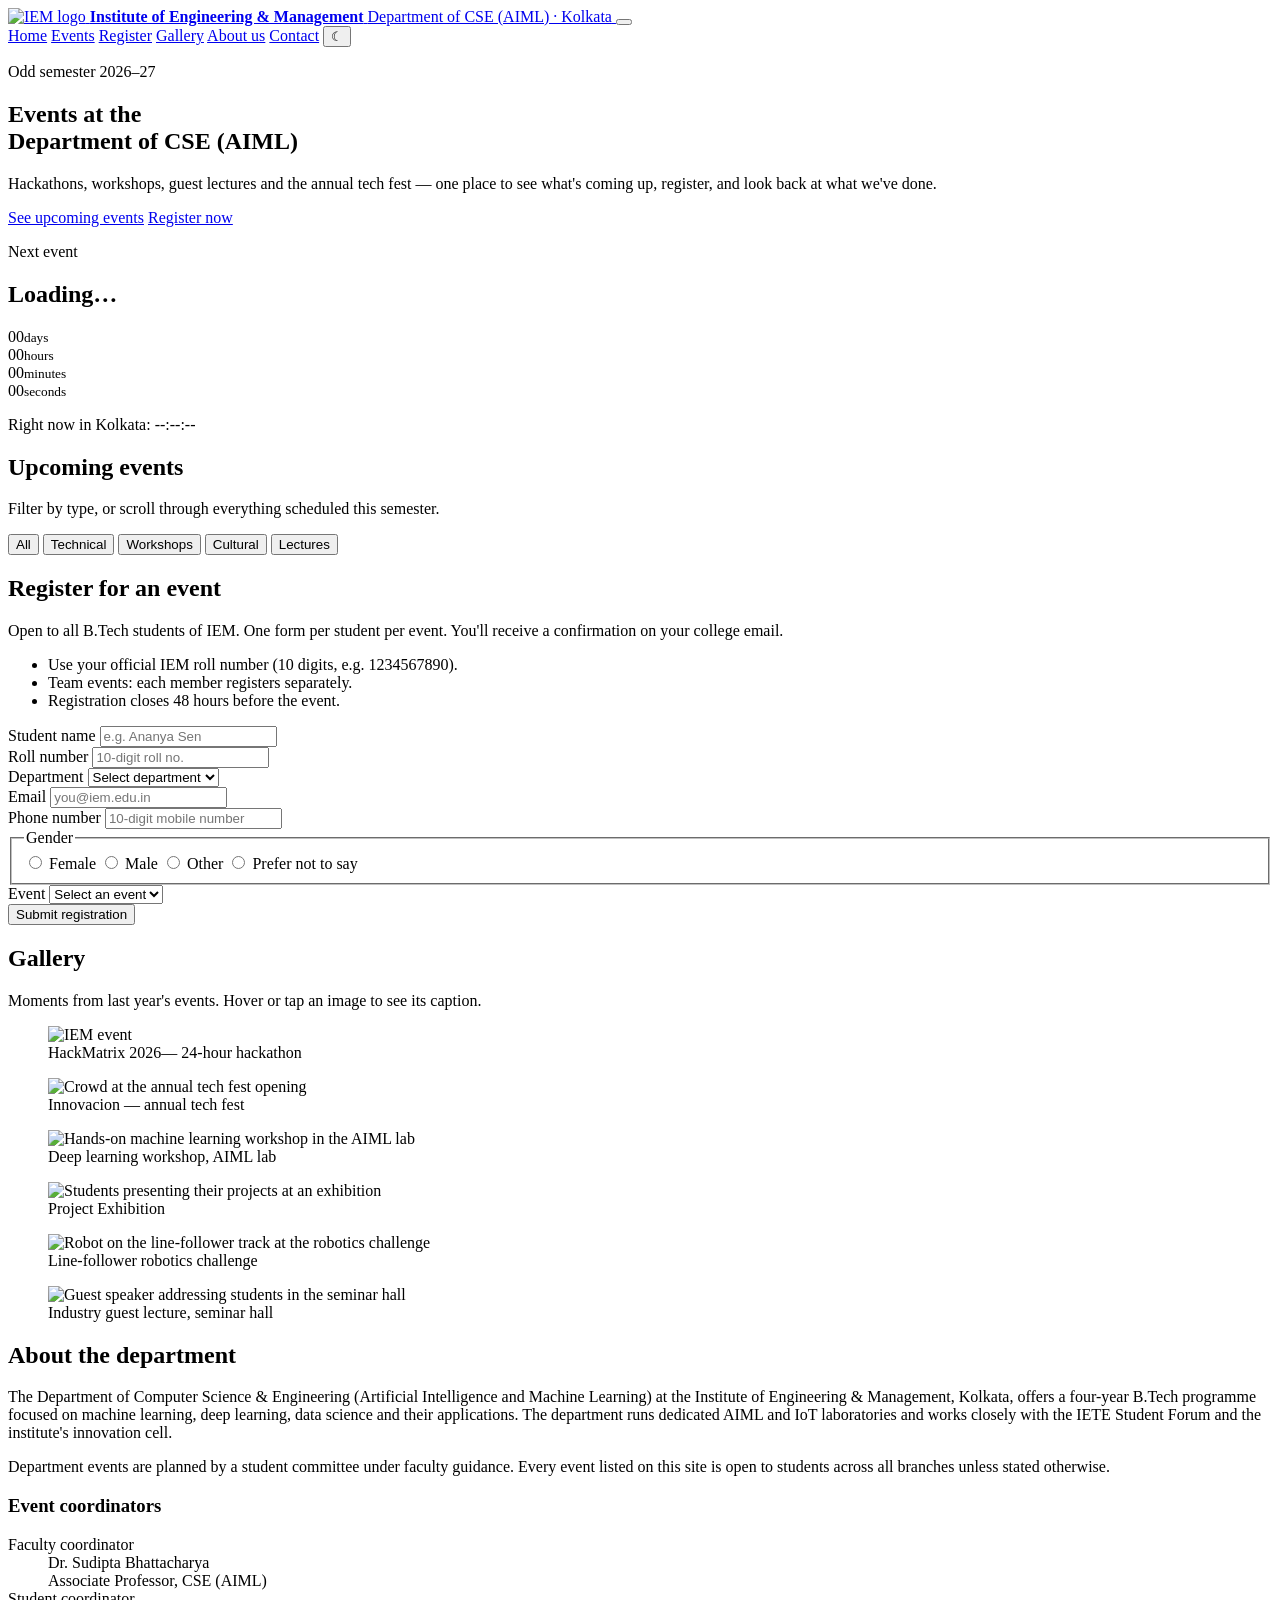
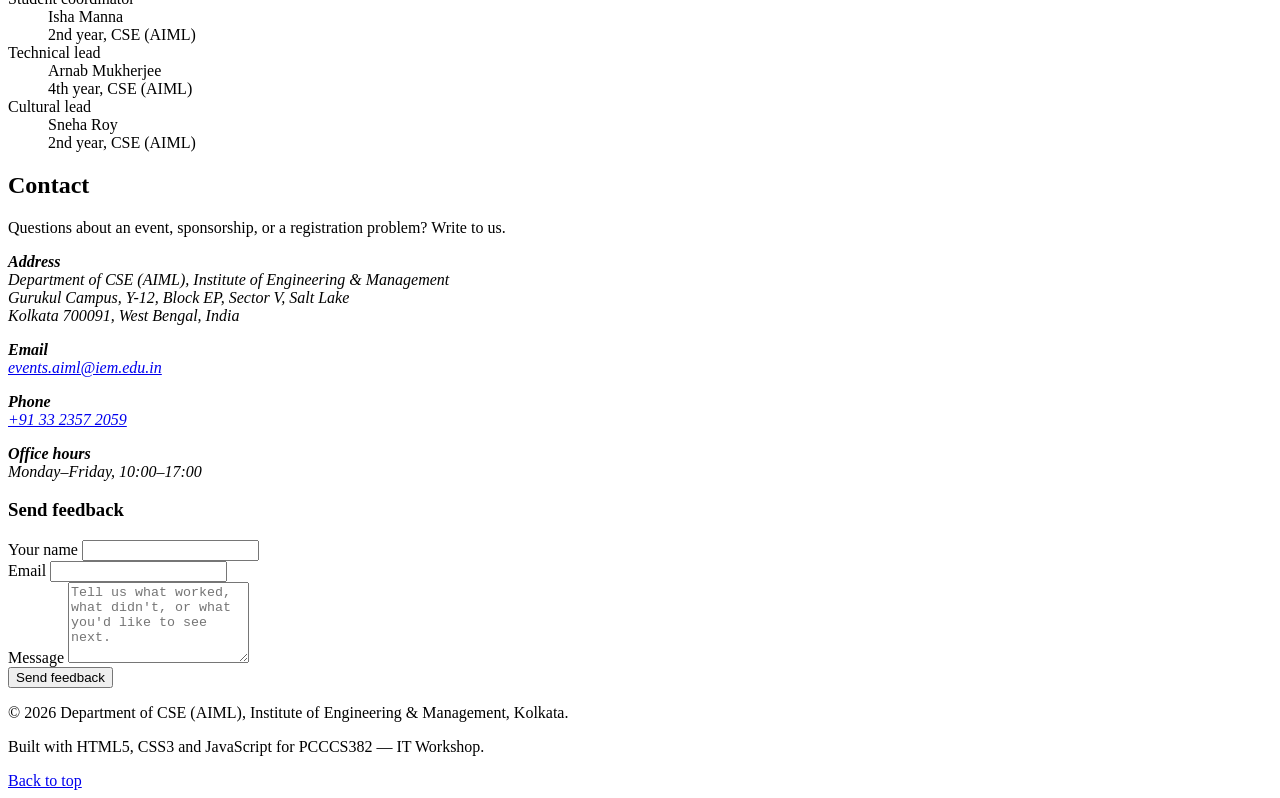
==== index.html @ be82d3df "Add files via upload" ====
<!DOCTYPE html>
<html lang="en">
<head>
  <meta charset="UTF-8">
  <meta name="viewport" content="width=device-width, initial-scale=1.0">
  <title>IEM Events — Department of CSE (AIML), Institute of Engineering &amp; Management, Kolkata</title>
  <meta name="description" content="Upcoming events, registration, gallery and contact for the Department of CSE (AIML), IEM Kolkata.">
  <link rel="icon" href="images/logo.png">
  <link rel="preconnect" href="https://fonts.googleapis.com">
  <link href="https://fonts.googleapis.com/css2?family=Fraunces:opsz,wght@9..144,500;9..144,700&family=Manrope:wght@400;500;700&display=swap" rel="stylesheet">
  <link rel="stylesheet" href="css/style.css">
</head>
<body>

  <!-- ===================== HEADER / NAVIGATION ===================== -->
  <header class="site-header" id="top">
    <div class="wrap header-inner">
      <a href="#top" class="brand">
        <img src="images/logo.png" alt="IEM logo" class="brand-logo">
        <span class="brand-text">
          <strong>Institute of Engineering &amp; Management</strong>
          <span>Department of CSE (AIML) · Kolkata</span>
        </span>
      </a>

      <button class="nav-toggle" id="navToggle" aria-label="Open menu" aria-expanded="false" aria-controls="siteNav">
        <span></span><span></span><span></span>
      </button>

      <nav class="site-nav" id="siteNav">
        <a href="#home">Home</a>
        <a href="#events">Events</a>
        <a href="#register">Register</a>
        <a href="#gallery">Gallery</a>
        <a href="#about">About us</a>
        <a href="#contact">Contact</a>
        <button class="theme-toggle" id="themeToggle" aria-label="Switch to dark mode" title="Toggle dark / light mode">
          <span class="theme-icon" aria-hidden="true">☾</span>
        </button>
      </nav>
    </div>
  </header>

  <main>

    <!-- ===================== HOME / HERO ===================== -->
    <section class="hero" id="home">
      <div class="wrap hero-grid">
        <div class="hero-copy">
          <p class="hero-kicker">Odd semester 2026–27</p>
          <h1>Events at the<br>Department of CSE (AIML)</h1>
          <p class="hero-lead">
            Hackathons, workshops, guest lectures and the annual tech fest — one place
            to see what's coming up, register, and look back at what we've done.
          </p>
          <div class="hero-actions">
            <a href="#events" class="btn btn-primary">See upcoming events</a>
            <a href="#register" class="btn btn-ghost">Register now</a>
          </div>
        </div>

        <!-- JS feature 1: live countdown to the next event -->
        <aside class="countdown-card" aria-live="polite">
          <p class="countdown-label">Next event</p>
          <h2 class="countdown-title" id="cdTitle">Loading…</h2>
          <p class="countdown-meta" id="cdMeta"></p>
          <div class="countdown" id="countdown">
            <div><span id="cdDays">00</span><small>days</small></div>
            <div><span id="cdHours">00</span><small>hours</small></div>
            <div><span id="cdMins">00</span><small>minutes</small></div>
            <div><span id="cdSecs">00</span><small>seconds</small></div>
          </div>
          <!-- JS feature 2: digital clock -->
          <p class="clock">Right now in Kolkata: <time id="clock">--:--:--</time></p>
        </aside>
      </div>
    </section>

    <!-- ===================== EVENTS ===================== -->
    <section class="section" id="events">
      <div class="wrap">
        <div class="section-head">
          <h2>Upcoming events</h2>
          <p>Filter by type, or scroll through everything scheduled this semester.</p>
        </div>

        <!-- JS feature 3: dynamic event filtering -->
        <div class="filters" id="eventFilters" role="group" aria-label="Filter events by category">
          <button class="chip is-active" data-filter="all">All</button>
          <button class="chip" data-filter="technical">Technical</button>
          <button class="chip" data-filter="workshop">Workshops</button>
          <button class="chip" data-filter="cultural">Cultural</button>
          <button class="chip" data-filter="lecture">Lectures</button>
        </div>

        <ol class="event-list" id="eventList">
          <!-- Rendered by js/script.js from the EVENTS array -->
        </ol>
        <p class="empty-note" id="eventEmpty" hidden>No events in this category yet. Check back soon.</p>
      </div>
    </section>

    <!-- ===================== REGISTRATION ===================== -->
    <section class="section section-tinted" id="register">
      <div class="wrap form-grid">
        <div class="section-head">
          <h2>Register for an event</h2>
          <p>
            Open to all B.Tech students of IEM. One form per student per event.
            You'll receive a confirmation on your college email.
          </p>
          <ul class="form-notes">
            <li>Use your official IEM roll number (10 digits, e.g. 1234567890).</li>
            <li>Team events: each member registers separately.</li>
            <li>Registration closes 48 hours before the event.</li>
          </ul>
        </div>

        <!-- JS feature 4: form validation -->
        <form class="form" id="regForm" novalidate>
          <div class="field">
            <label for="studentName">Student name</label>
            <input type="text" id="studentName" name="studentName" placeholder="e.g. Ananya Sen" autocomplete="name">
            <small class="error" id="err-studentName"></small>
          </div>

          <div class="field-row">
            <div class="field">
              <label for="rollNo">Roll number</label>
              <input type="text" id="rollNo" name="rollNo" inputmode="numeric" placeholder="10-digit roll no.">
              <small class="error" id="err-rollNo"></small>
            </div>
            <div class="field">
              <label for="department">Department</label>
              <select id="department" name="department">
                <option value="">Select department</option>
                <option>CSE (AIML)</option>
                <option>CSE</option>
                <option>CSBS</option>
                <option>IT</option>
                <option>ECE</option>
                <option>EE</option>
                <option>ME</option>
                <option>CE</option>
              </select>
              <small class="error" id="err-department"></small>
            </div>
          </div>

          <div class="field-row">
            <div class="field">
              <label for="email">Email</label>
              <input type="email" id="email" name="email" placeholder="you@iem.edu.in" autocomplete="email">
              <small class="error" id="err-email"></small>
            </div>
            <div class="field">
              <label for="phone">Phone number</label>
              <input type="tel" id="phone" name="phone" inputmode="tel" placeholder="10-digit mobile number" autocomplete="tel">
              <small class="error" id="err-phone"></small>
            </div>
          </div>

          <fieldset class="field">
            <legend>Gender</legend>
            <div class="radio-row" id="genderGroup">
              <label><input type="radio" name="gender" value="Female"> Female</label>
              <label><input type="radio" name="gender" value="Male"> Male</label>
              <label><input type="radio" name="gender" value="Other"> Other</label>
              <label><input type="radio" name="gender" value="Prefer not to say"> Prefer not to say</label>
            </div>
            <small class="error" id="err-gender"></small>
          </fieldset>

          <div class="field">
            <label for="eventSelect">Event</label>
            <select id="eventSelect" name="eventSelect">
              <option value="">Select an event</option>
              <!-- Options filled by js/script.js -->
            </select>
            <small class="error" id="err-eventSelect"></small>
          </div>

          <button type="submit" class="btn btn-primary">Submit registration</button>
          <p class="form-status" id="regStatus" role="status" aria-live="polite"></p>
        </form>
      </div>
    </section>

    <!-- ===================== GALLERY ===================== -->
    <section class="section" id="gallery">
      <div class="wrap">
        <div class="section-head">
          <h2>Gallery</h2>
          <p>Moments from last year's events. Hover or tap an image to see its caption.</p>
        </div>

        <div class="gallery">
          <figure class="gallery-item">
            <img src="images/iem-event.jpg" alt="IEM event" loading="lazy">
            <figcaption>HackMatrix 2026— 24-hour hackathon</figcaption>
          </figure>
          <figure class="gallery-item">
            <img src="images/iem-event1.jpg" alt="Crowd at the annual tech fest opening" loading="lazy">
            <figcaption>Innovacion — annual tech fest</figcaption>
          </figure>
          <figure class="gallery-item">
            <img src="images/iem-event2.jpg" alt="Hands-on machine learning workshop in the AIML lab" loading="lazy">
            <figcaption>Deep learning workshop, AIML lab</figcaption>
          </figure>
          <figure class="gallery-item">
            <img src="images/iem-event3.jpg" alt="Students presenting their projects at an exhibition" loading="lazy">
            <figcaption>Project Exhibition</figcaption>
          </figure>
          <figure class="gallery-item">
            <img src="images/iem-event4.jpg" alt="Robot on the line-follower track at the robotics challenge" loading="lazy">
            <figcaption>Line-follower robotics challenge</figcaption>
          </figure>
          <figure class="gallery-item">
            <img src="images/event6.jpg" alt="Guest speaker addressing students in the seminar hall" loading="lazy">
            <figcaption>Industry guest lecture, seminar hall</figcaption>
          </figure>
        </div>
      </div>
    </section>

    <!-- ===================== ABOUT US ===================== -->
    <section class="section section-tinted" id="about">
      <div class="wrap about-grid">
        <div>
          <div class="section-head">
            <h2>About the department</h2>
          </div>
          <p>
            The Department of Computer Science &amp; Engineering (Artificial Intelligence and
            Machine Learning) at the Institute of Engineering &amp; Management, Kolkata, offers a
            four-year B.Tech programme focused on machine learning, deep learning, data science
            and their applications. The department runs dedicated AIML and IoT laboratories
            and works closely with the IETE Student Forum and the institute's innovation cell.
          </p>
          <p>
            Department events are planned by a student committee under faculty guidance.
            Every event listed on this site is open to students across all branches unless
            stated otherwise.
          </p>
        </div>

        <div class="coordinators">
          <h3>Event coordinators</h3>
          <dl class="coord-list">
            <div>
              <dt>Faculty coordinator</dt>
              <dd>Dr. Sudipta Bhattacharya<br><span>Associate Professor, CSE (AIML)</span></dd>
            </div>
            <div>
              <dt>Student coordinator</dt>
              <dd>Isha Manna<br><span>2nd year, CSE (AIML)</span></dd>
            </div>
            <div>
              <dt>Technical lead</dt>
              <dd>Arnab Mukherjee<br><span>4th year, CSE (AIML)</span></dd>
            </div>
            <div>
              <dt>Cultural lead</dt>
              <dd>Sneha Roy<br><span>2nd year, CSE (AIML)</span></dd>
            </div>
          </dl>
        </div>
      </div>
    </section>

    <!-- ===================== CONTACT ===================== -->
    <section class="section" id="contact">
      <div class="wrap contact-grid">
        <div>
          <div class="section-head">
            <h2>Contact</h2>
            <p>Questions about an event, sponsorship, or a registration problem? Write to us.</p>
          </div>
          <address class="contact-details">
            <p><strong>Address</strong><br>
              Department of CSE (AIML), Institute of Engineering &amp; Management<br>
              Gurukul Campus, Y-12, Block EP, Sector V, Salt Lake<br>
              Kolkata 700091, West Bengal, India</p>
            <p><strong>Email</strong><br><a href="mailto:events.aiml@iem.edu.in">events.aiml@iem.edu.in</a></p>
            <p><strong>Phone</strong><br><a href="tel:+913323572059">+91 33 2357 2059</a></p>
            <p><strong>Office hours</strong><br>Monday–Friday, 10:00–17:00</p>
          </address>
        </div>

        <form class="form" id="feedbackForm" novalidate>
          <h3>Send feedback</h3>
          <div class="field">
            <label for="fbName">Your name</label>
            <input type="text" id="fbName" name="fbName">
            <small class="error" id="err-fbName"></small>
          </div>
          <div class="field">
            <label for="fbEmail">Email</label>
            <input type="email" id="fbEmail" name="fbEmail">
            <small class="error" id="err-fbEmail"></small>
          </div>
          <div class="field">
            <label for="fbMessage">Message</label>
            <textarea id="fbMessage" name="fbMessage" rows="5" placeholder="Tell us what worked, what didn't, or what you'd like to see next."></textarea>
            <small class="error" id="err-fbMessage"></small>
          </div>
          <button type="submit" class="btn btn-primary">Send feedback</button>
          <p class="form-status" id="fbStatus" role="status" aria-live="polite"></p>
        </form>
      </div>
    </section>

  </main>

  <footer class="site-footer">
    <div class="wrap footer-inner">
      <p>© 2026 Department of CSE (AIML), Institute of Engineering &amp; Management, Kolkata.</p>
      <p>Built with HTML5, CSS3 and JavaScript for PCCCS382 — IT Workshop.</p>
      <a href="#top" class="back-top">Back to top</a>
    </div>
  </footer>

  <script src="js/script.js"></script>
</body>
</html>
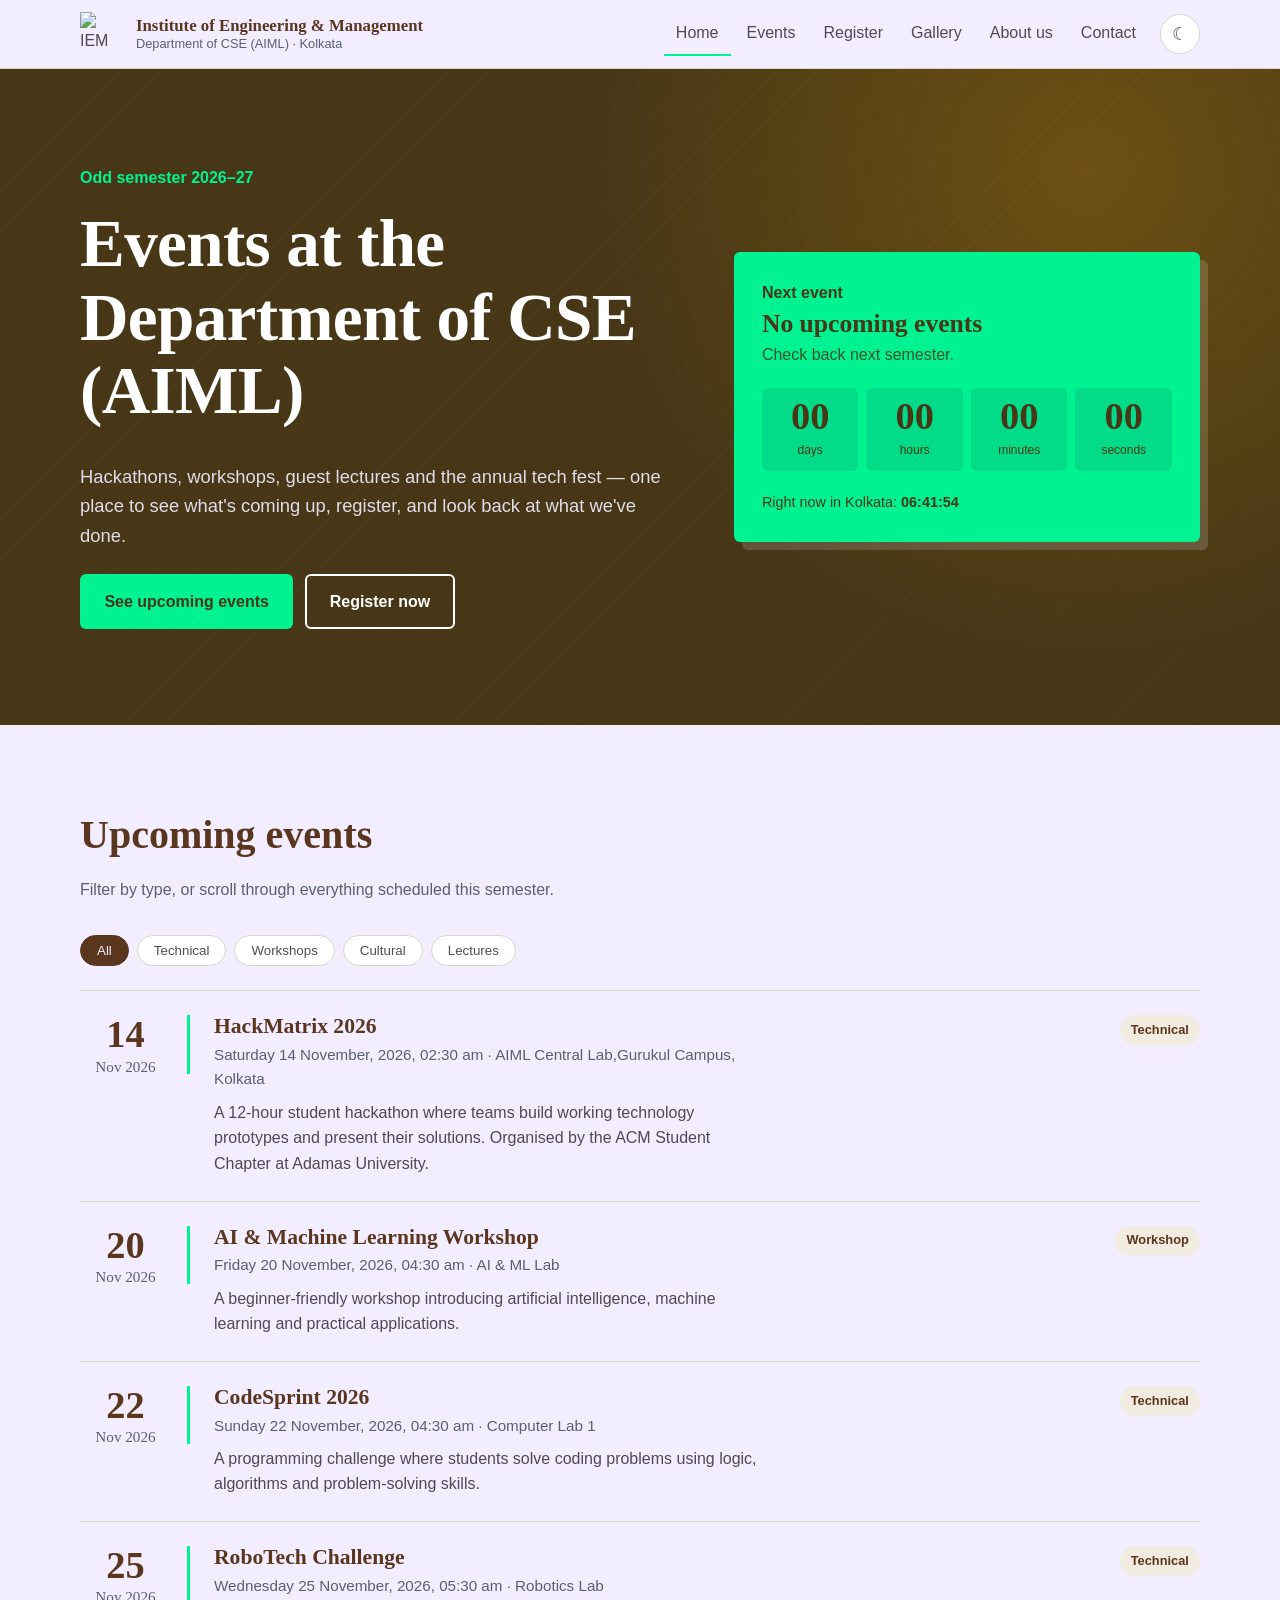
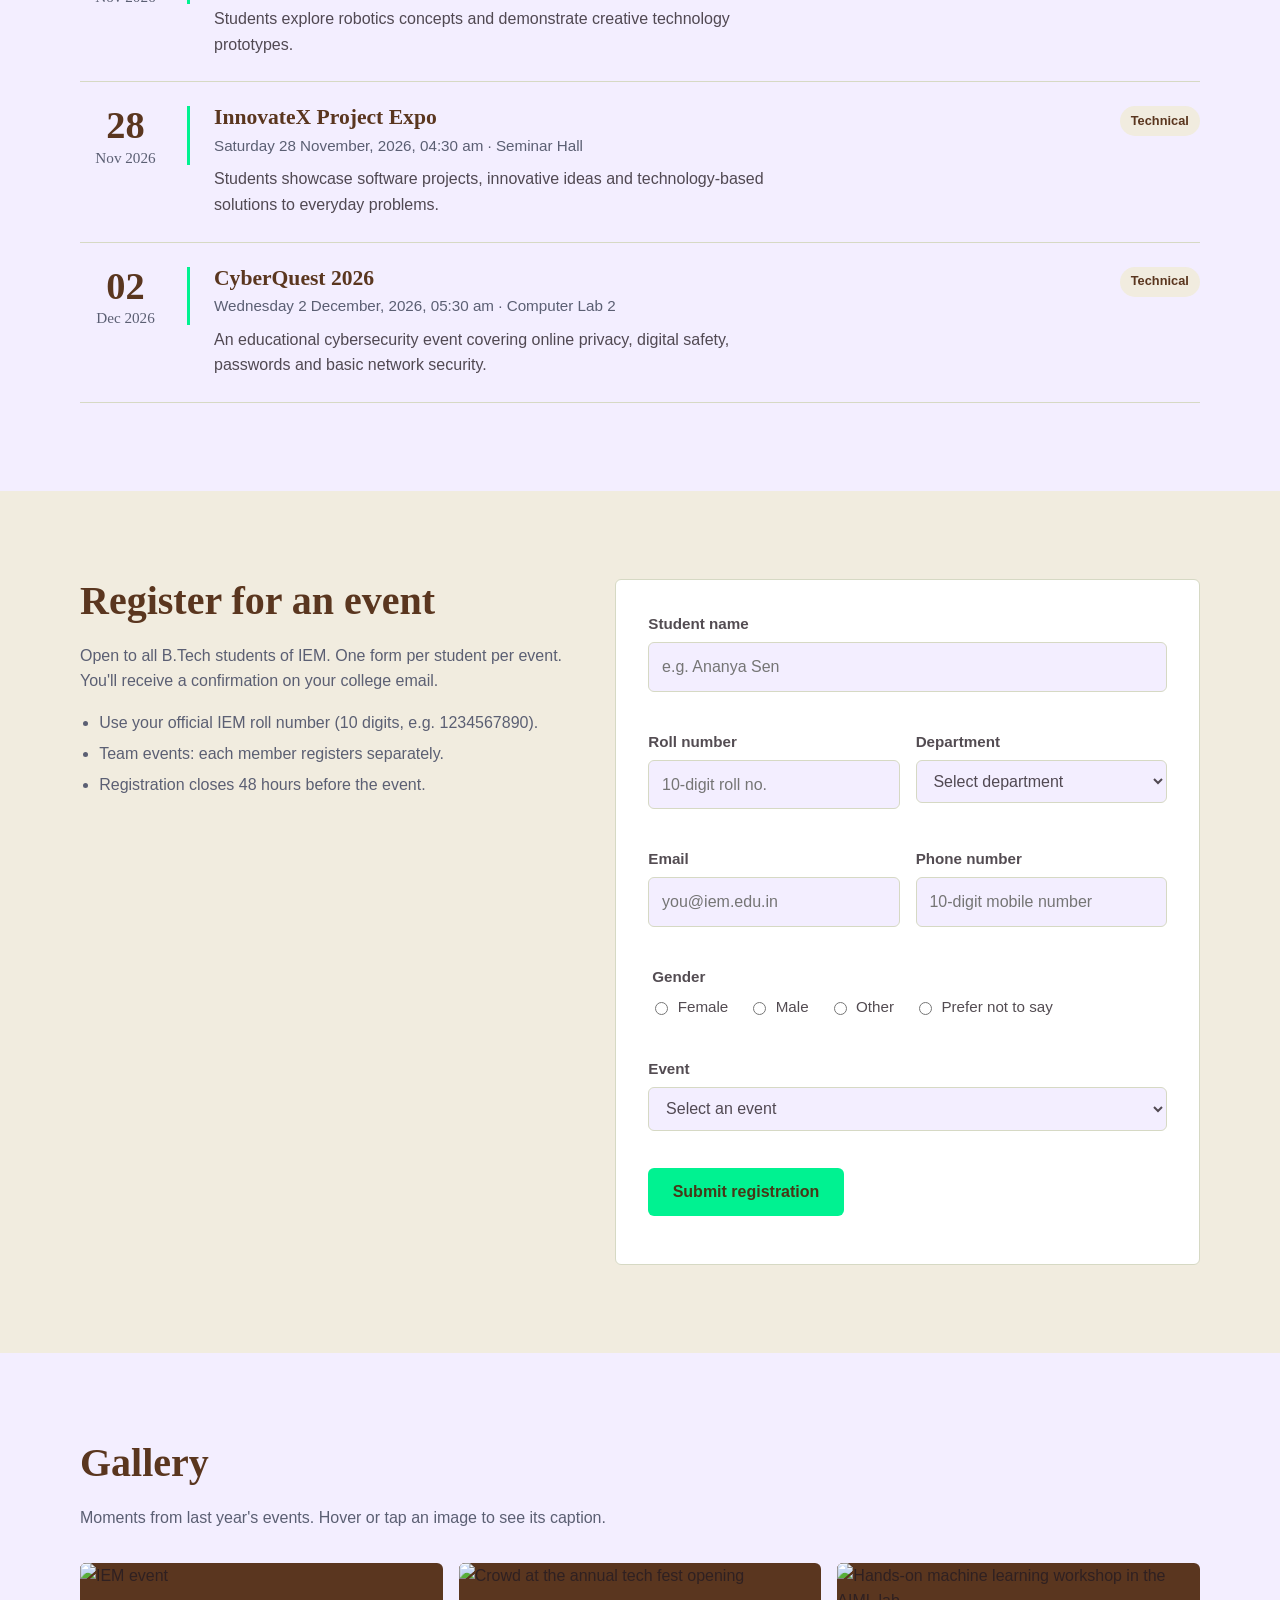
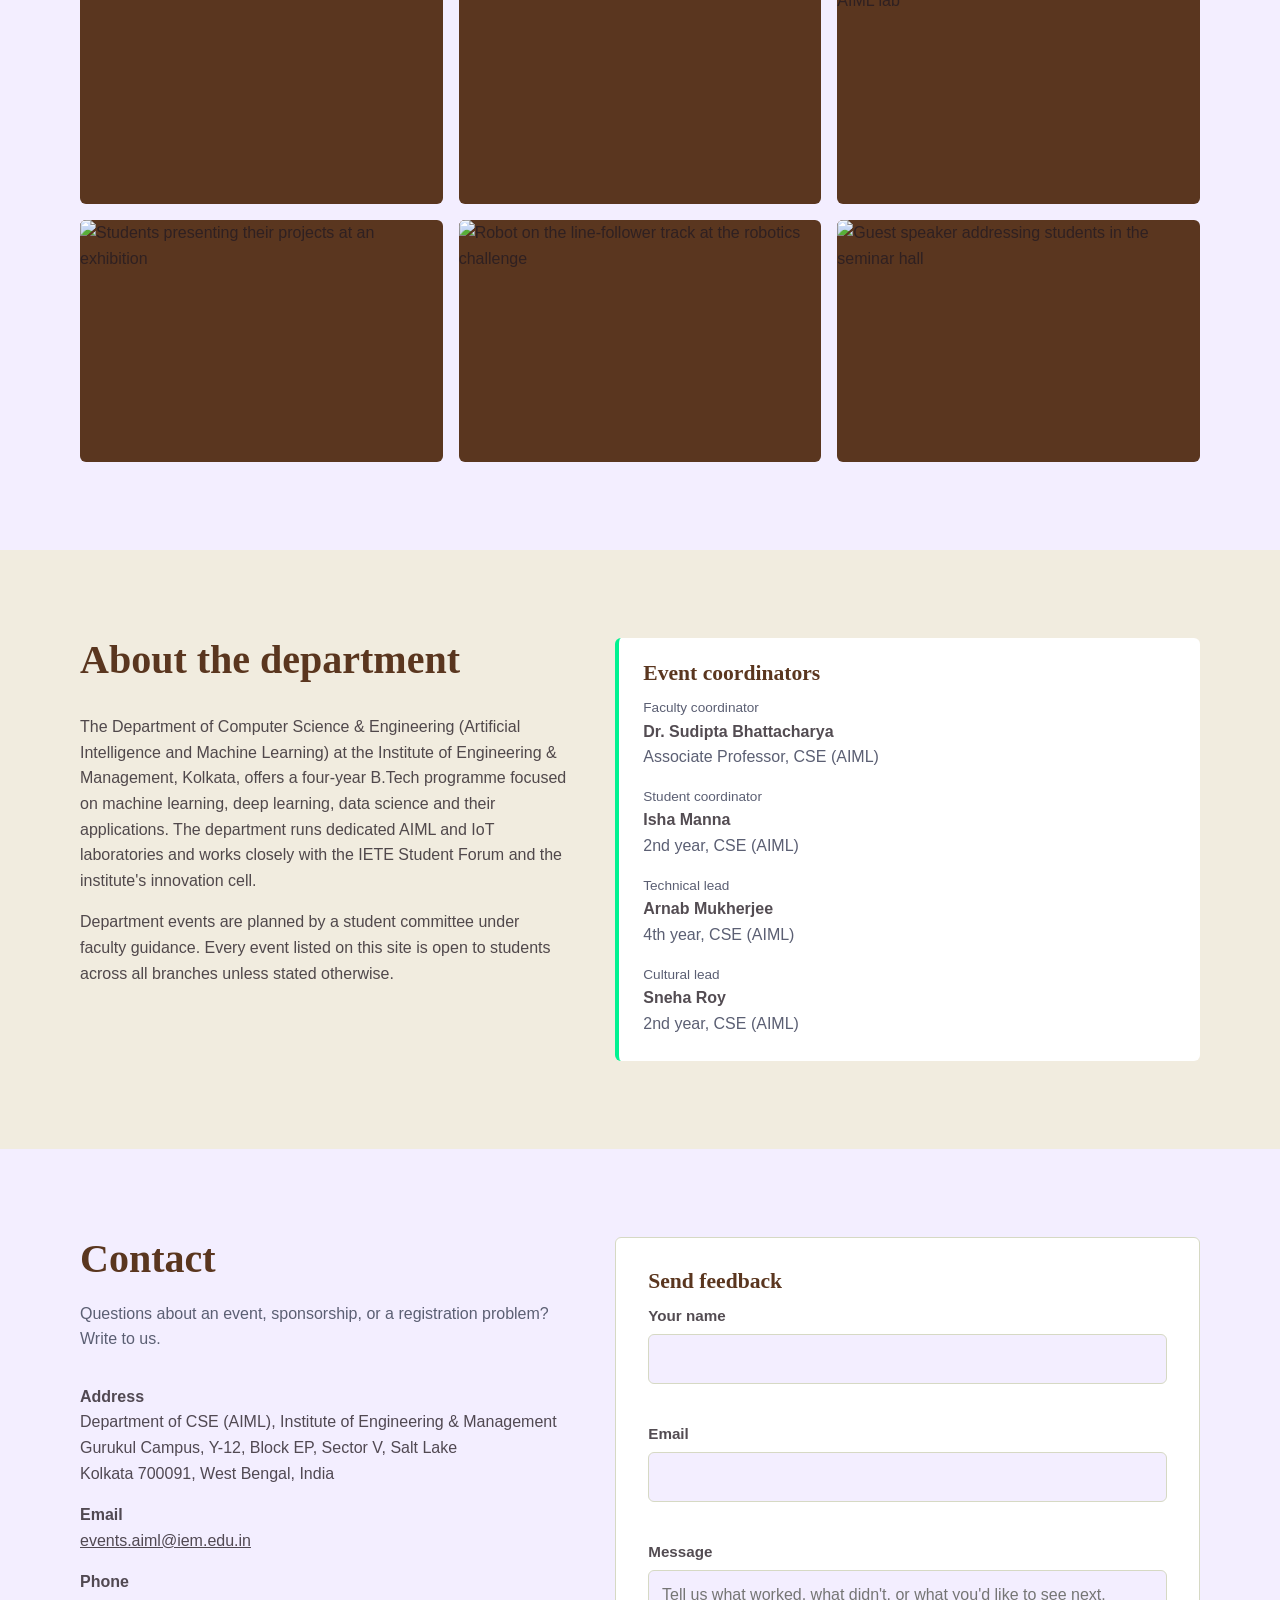
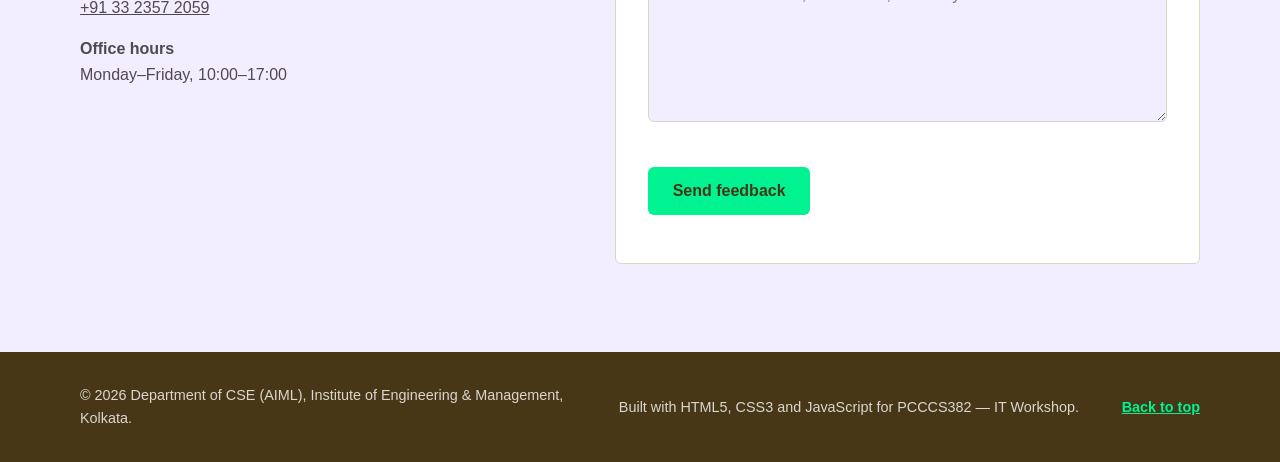
==== commit 60e21ecf: "Update index.html" ====
--- a/index.html
+++ b/index.html
@@ -8,7 +8,8 @@
   <link rel="icon" href="images/logo.png">
   <link rel="preconnect" href="https://fonts.googleapis.com">
   <link href="https://fonts.googleapis.com/css2?family=Fraunces:opsz,wght@9..144,500;9..144,700&family=Manrope:wght@400;500;700&display=swap" rel="stylesheet">
-  <link rel="stylesheet" href="css/style.css">
+  <link rel="stylesheet" href="style.css">
+  <script src="script.js"defer></script>
 </head>
 <body>
 
--- a/style.css
+++ b/style.css
@@ -0,0 +1,430 @@
+/* =====================================================================
+   IEM Events — Department of CSE (AIML)
+   Palette: Bengal Indigo & Marigold
+   ===================================================================== */
+
+/* ---------- Design tokens ---------- */
+:root {
+  --indigo: #5a361f;
+  --indigo-deep: #473717;
+  --marigold: #00f291;
+  --marigold-soft: #ffe08a;
+  --paper:#F3EEFF;
+  --ink: #241b22c8;
+  --ink-muted: #5b5f73;
+  --line: #d6d9c4;
+  --surface: #ffffff;
+  --tint: #f1ecdf;
+  --error: #b3261e;
+  --success: #1c6b3a;
+
+  --font-display: "Fraunces", Georgia, "Times New Roman", serif;
+  --font-body: "Manrope", "Segoe UI", Roboto, Helvetica, Arial, sans-serif;
+
+  --radius: 6px;
+  --wrap: 1120px;
+  --gutter: clamp(1rem, 4vw, 2.5rem);
+}
+
+/* Dark mode: indigo becomes the paper, marigold stays the accent */
+body.dark {
+  --paper: #1b102b;
+  --ink: #ebf3e4;
+  --ink-muted: #b7b9c9;
+  --line: #2c3460;
+  --surface: #18403a;
+  --tint: #151a38;
+  --indigo: #e9e4f3;      /* headings flip to light */
+  --indigo-deep: #200b1a;
+}
+
+/* ---------- Base ---------- */
+*,
+*::before,
+*::after { box-sizing: border-box; }
+
+html { scroll-behavior: smooth; }
+
+@media (prefers-reduced-motion: reduce) {
+  html { scroll-behavior: auto; }
+  *, *::before, *::after { transition: none !important; animation: none !important; }
+}
+
+body {
+  margin: 0;
+  font-family: var(--font-body);
+  font-size: 1rem;
+  line-height: 1.6;
+  color: var(--ink);
+  background: var(--paper);
+  transition: background-color .3s, color .3s;
+}
+
+img { max-width: 100%; display: block; }
+a { color: inherit; }
+h1, h2, h3 {
+  font-family: var(--font-display);
+  color: var(--indigo);
+  line-height: 1.1;
+  margin: 0 0 .5em;
+  font-weight: 700;
+}
+h1 { font-size: clamp(2.4rem, 6vw, 4.2rem); letter-spacing: -.01em; }
+h2 { font-size: clamp(1.8rem, 3.5vw, 2.5rem); }
+h3 { font-size: 1.35rem; }
+p { margin: 0 0 1em; max-width: 62ch; }
+
+:focus-visible {
+  outline: 3px solid var(--marigold);
+  outline-offset: 2px;
+}
+
+.wrap {
+  width: min(var(--wrap), 100% - 2 * var(--gutter));
+  margin-inline: auto;
+}
+
+.section { padding: clamp(3rem, 7vw, 5.5rem) 0; }
+.section-tinted { background: var(--tint); }
+.section-head { margin-bottom: 2rem; }
+.section-head p { color: var(--ink-muted); }
+
+/* ---------- Buttons ---------- */
+.btn {
+  display: inline-block;
+  padding: .8rem 1.4rem;
+  border-radius: var(--radius);
+  font-weight: 700;
+  text-decoration: none;
+  border: 2px solid transparent;
+  cursor: pointer;
+  font-family: inherit;
+  font-size: 1rem;
+  transition: transform .15s, background-color .2s, color .2s;
+}
+.btn:active { transform: translateY(1px); }
+.btn-primary { background: var(--marigold); color: var(--indigo-deep); }
+.btn-primary:hover { background: var(--marigold-soft); }
+.btn-ghost { border-color: currentColor; color: var(--indigo); background: transparent; }
+.btn-ghost:hover { background: rgba(31, 42, 90, .08); }
+body.dark .btn-ghost:hover { background: rgba(255, 255, 255, .08); }
+
+/* ---------- Header / nav ---------- */
+.site-header {
+  position: sticky;
+  top: 0;
+  z-index: 50;
+  background: var(--paper);
+  border-bottom: 1px solid var(--line);
+}
+.header-inner {
+  display: flex;
+  align-items: center;
+  justify-content: space-between;
+  gap: 1rem;
+  padding: .75rem 0;
+}
+.brand {
+  display: flex;
+  align-items: center;
+  gap: .75rem;
+  text-decoration: none;
+  min-width: 0;
+}
+.brand-logo { width: 44px; height: 44px; flex: none; }
+.brand-text { display: flex; flex-direction: column; line-height: 1.2; }
+.brand-text strong { font-family: var(--font-display); font-size: 1.05rem; color: var(--indigo); }
+.brand-text span { font-size: .8rem; color: var(--ink-muted); }
+
+.site-nav { display: flex; align-items: center; gap: .25rem; }
+.site-nav a {
+  padding: .5rem .75rem;
+  text-decoration: none;
+  font-weight: 500;
+  border-bottom: 2px solid transparent;
+  border-radius: var(--radius) var(--radius) 0 0;
+}
+.site-nav a:hover,
+.site-nav a.is-current { border-bottom-color: var(--marigold); }
+
+.theme-toggle {
+  margin-left: .5rem;
+  width: 40px; height: 40px;
+  border-radius: 50%;
+  border: 1px solid var(--line);
+  background: var(--surface);
+  color: var(--ink);
+  cursor: pointer;
+  font-size: 1.15rem;
+  line-height: 1;
+}
+
+.nav-toggle {
+  display: none;
+  width: 44px; height: 44px;
+  border: 1px solid var(--line);
+  background: var(--surface);
+  border-radius: var(--radius);
+  cursor: pointer;
+  flex-direction: column;
+  justify-content: center;
+  gap: 5px;
+  padding: 0 10px;
+}
+.nav-toggle span { display: block; height: 2px; background: var(--ink); }
+
+/* ---------- Hero ---------- */
+.hero {
+  background: var(--indigo-deep);
+  color: var(--paper);
+  padding: clamp(3rem, 8vw, 6rem) 0;
+  background-image:
+    radial-gradient(circle at 85% 15%, rgba(242, 169, 0, .22), transparent 40%),
+    repeating-linear-gradient(135deg, transparent 0 28px, rgba(255, 255, 255, .025) 28px 29px);
+}
+body.dark .hero { color: #f3efe4; }
+.hero h1 { color: #fff; }
+.hero-grid {
+  display: grid;
+  grid-template-columns: 1.3fr 1fr;
+  gap: 3rem;
+  align-items: center;
+}
+.hero-kicker { color: var(--marigold); font-weight: 700; margin-bottom: 1rem; }
+.hero-lead { font-size: 1.15rem; opacity: .9; }
+.hero-actions { display: flex; flex-wrap: wrap; gap: .75rem; margin-top: 1.5rem; }
+.hero .btn-ghost { color: #fff; }
+.hero .btn-ghost:hover { background: rgba(255, 255, 255, .1); }
+
+/* Countdown card — the one loud element on the page */
+.countdown-card {
+  background: var(--marigold);
+  color: var(--indigo-deep);
+  padding: 1.75rem;
+  border-radius: var(--radius);
+  box-shadow: 8px 8px 0 rgba(255, 255, 255, .15);
+}
+.countdown-label { font-weight: 700; margin: 0 0 .25rem; }
+.countdown-title { color: var(--indigo-deep); font-size: 1.6rem; margin-bottom: .25rem; }
+.countdown-meta { margin-bottom: 1.25rem; opacity: .85; }
+.countdown {
+  display: grid;
+  grid-template-columns: repeat(4, 1fr);
+  gap: .5rem;
+  text-align: center;
+}
+.countdown div {
+  background: rgba(19, 25, 58, .1);
+  border-radius: var(--radius);
+  padding: .6rem .25rem;
+}
+.countdown span {
+  display: block;
+  font-family: var(--font-display);
+  font-size: clamp(1.6rem, 4vw, 2.4rem);
+  font-weight: 700;
+  font-variant-numeric: tabular-nums;
+  line-height: 1;
+}
+.countdown small { font-size: .75rem; }
+.clock { margin: 1.25rem 0 0; font-size: .9rem; }
+.clock time { font-weight: 700; font-variant-numeric: tabular-nums; }
+
+/* ---------- Events ---------- */
+.filters { display: flex; flex-wrap: wrap; gap: .5rem; margin-bottom: 1.5rem; }
+.chip {
+  padding: .45rem 1rem;
+  border-radius: 999px;
+  border: 1px solid var(--line);
+  background: var(--surface);
+  color: var(--ink);
+  font-family: inherit;
+  font-weight: 500;
+  cursor: pointer;
+}
+.chip.is-active { background: var(--indigo); color: var(--paper); border-color: var(--indigo); }
+body.dark .chip.is-active { background: var(--marigold); color: var(--indigo-deep); border-color: var(--marigold); }
+
+.event-list { list-style: none; margin: 0; padding: 0; border-top: 1px solid var(--line); }
+.event {
+  display: grid;
+  grid-template-columns: 110px 1fr auto;
+  gap: 1.5rem;
+  align-items: start;
+  padding: 1.5rem 0;
+  border-bottom: 1px solid var(--line);
+}
+.event-date {
+  text-align: center;
+  font-family: var(--font-display);
+  line-height: 1;
+  border-right: 3px solid var(--marigold);
+  padding-right: 1rem;
+}
+.event-date .day { font-size: 2.4rem; font-weight: 700; color: var(--indigo); display: block; }
+.event-date .month { font-size: .95rem; color: var(--ink-muted); display: block; margin-top: .3rem; }
+.event-body h3 { margin-bottom: .25rem; }
+.event-venue { color: var(--ink-muted); font-size: .95rem; margin-bottom: .5rem; }
+.event-desc { margin: 0; }
+.event-tag {
+  align-self: start;
+  font-size: .8rem;
+  font-weight: 700;
+  padding: .3rem .7rem;
+  border-radius: 999px;
+  background: var(--tint);
+  color: var(--indigo);
+  white-space: nowrap;
+}
+body.dark .event-tag { background: var(--surface); }
+.event.is-hidden { display: none; }
+.empty-note { color: var(--ink-muted); padding: 2rem 0; }
+
+/* ---------- Forms ---------- */
+.form-grid,
+.contact-grid,
+.about-grid {
+  display: grid;
+  grid-template-columns: 1fr 1.2fr;
+  gap: 3rem;
+  align-items: start;
+}
+.form-notes { padding-left: 1.2rem; color: var(--ink-muted); }
+.form-notes li { margin-bottom: .35rem; }
+
+.form {
+  background: var(--surface);
+  border: 1px solid var(--line);
+  border-radius: var(--radius);
+  padding: clamp(1.25rem, 3vw, 2rem);
+}
+.field { margin-bottom: 1.1rem; border: 0; padding: 0; min-width: 0; }
+.field-row { display: grid; grid-template-columns: 1fr 1fr; gap: 1rem; }
+label, legend { display: block; font-weight: 700; margin-bottom: .35rem; font-size: .95rem; }
+input[type="text"],
+input[type="email"],
+input[type="tel"],
+select,
+textarea {
+  width: 100%;
+  padding: .7rem .8rem;
+  border: 1px solid var(--line);
+  border-radius: var(--radius);
+  background: var(--paper);
+  color: var(--ink);
+  font: inherit;
+}
+textarea { resize: vertical; }
+input.is-invalid, select.is-invalid, textarea.is-invalid { border-color: var(--error); }
+.radio-row { display: flex; flex-wrap: wrap; gap: .5rem 1.25rem; }
+.radio-row label { font-weight: 400; display: inline-flex; align-items: center; gap: .4rem; margin: 0; }
+.error { display: block; color: var(--error); font-size: .85rem; min-height: 1.2em; margin-top: .25rem; }
+.form-status { margin-top: 1rem; font-weight: 700; }
+.form-status.ok { color: var(--success); }
+.form-status.bad { color: var(--error); }
+body.dark .form-status.ok { color: #7dd39a; }
+body.dark .error, body.dark .form-status.bad { color: #ff8a80; }
+
+/* ---------- Gallery ---------- */
+.gallery {
+  display: grid;
+  grid-template-columns: repeat(3, 1fr);
+  gap: 1rem;
+}
+.gallery-item {
+  margin: 0;
+  position: relative;
+  overflow: hidden;
+  border-radius: var(--radius);
+  aspect-ratio: 3 / 2;
+  background: var(--indigo);
+}
+.gallery-item img {
+  width: 100%; height: 100%;
+  object-fit: cover;
+  transition: transform .5s ease, filter .5s ease;
+}
+.gallery-item figcaption {
+  position: absolute;
+  inset: auto 0 0 0;
+  padding: 1rem;
+  color: #fff;
+  background: linear-gradient(to top, rgba(19, 25, 58, .92), transparent);
+  transform: translateY(100%);
+  transition: transform .35s ease;
+  font-weight: 500;
+}
+.gallery-item:hover img,
+.gallery-item:focus-within img { transform: scale(1.06); filter: saturate(1.15); }
+.gallery-item:hover figcaption,
+.gallery-item:focus-within figcaption { transform: translateY(0); }
+/* Touch devices have no hover — always show captions */
+@media (hover: none) {
+  .gallery-item figcaption { transform: none; }
+}
+
+/* ---------- About ---------- */
+.coordinators {
+  background: var(--surface);
+  border-left: 4px solid var(--marigold);
+  padding: 1.5rem;
+  border-radius: var(--radius);
+}
+.coord-list { margin: 0; display: grid; gap: 1rem; }
+.coord-list dt { font-size: .85rem; color: var(--ink-muted); }
+.coord-list dd { margin: 0; font-weight: 700; }
+.coord-list dd span { font-weight: 400; color: var(--ink-muted); }
+
+/* ---------- Contact ---------- */
+.contact-details { font-style: normal; }
+.contact-details p { margin-bottom: 1rem; }
+
+/* ---------- Footer ---------- */
+.site-footer {
+  background: var(--indigo-deep);
+  color: rgba(255, 255, 255, .8);
+  padding: 2rem 0;
+  font-size: .9rem;
+}
+.footer-inner { display: flex; flex-wrap: wrap; gap: 1rem; justify-content: space-between; align-items: center; }
+.footer-inner p { margin: 0; }
+.back-top { color: var(--marigold); font-weight: 700; }
+
+/* =====================================================================
+   Responsive
+   ===================================================================== */
+
+/* Tablet */
+@media (max-width: 900px) {
+  .hero-grid,
+  .form-grid,
+  .contact-grid,
+  .about-grid { grid-template-columns: 1fr; gap: 2rem; }
+  .gallery { grid-template-columns: repeat(2, 1fr); }
+  .brand-text span { display: none; }
+}
+
+/* Mobile */
+@media (max-width: 680px) {
+  .nav-toggle { display: flex; }
+  .site-nav {
+    display: none;
+    position: absolute;
+    top: 100%; left: 0; right: 0;
+    flex-direction: column;
+    align-items: stretch;
+    background: var(--paper);
+    border-bottom: 1px solid var(--line);
+    padding: .5rem var(--gutter) 1rem;
+  }
+  .site-nav.is-open { display: flex; }
+  .site-nav a { padding: .75rem 0; border-bottom: 1px solid var(--line); border-radius: 0; }
+  .theme-toggle { margin: .75rem 0 0; align-self: flex-start; }
+
+  .event { grid-template-columns: 80px 1fr; }
+  .event-tag { grid-column: 2; justify-self: start; }
+  .event-date .day { font-size: 1.9rem; }
+  .field-row { grid-template-columns: 1fr; gap: 0; }
+  .gallery { grid-template-columns: 1fr; }
+  .countdown-card { box-shadow: none; }
+}
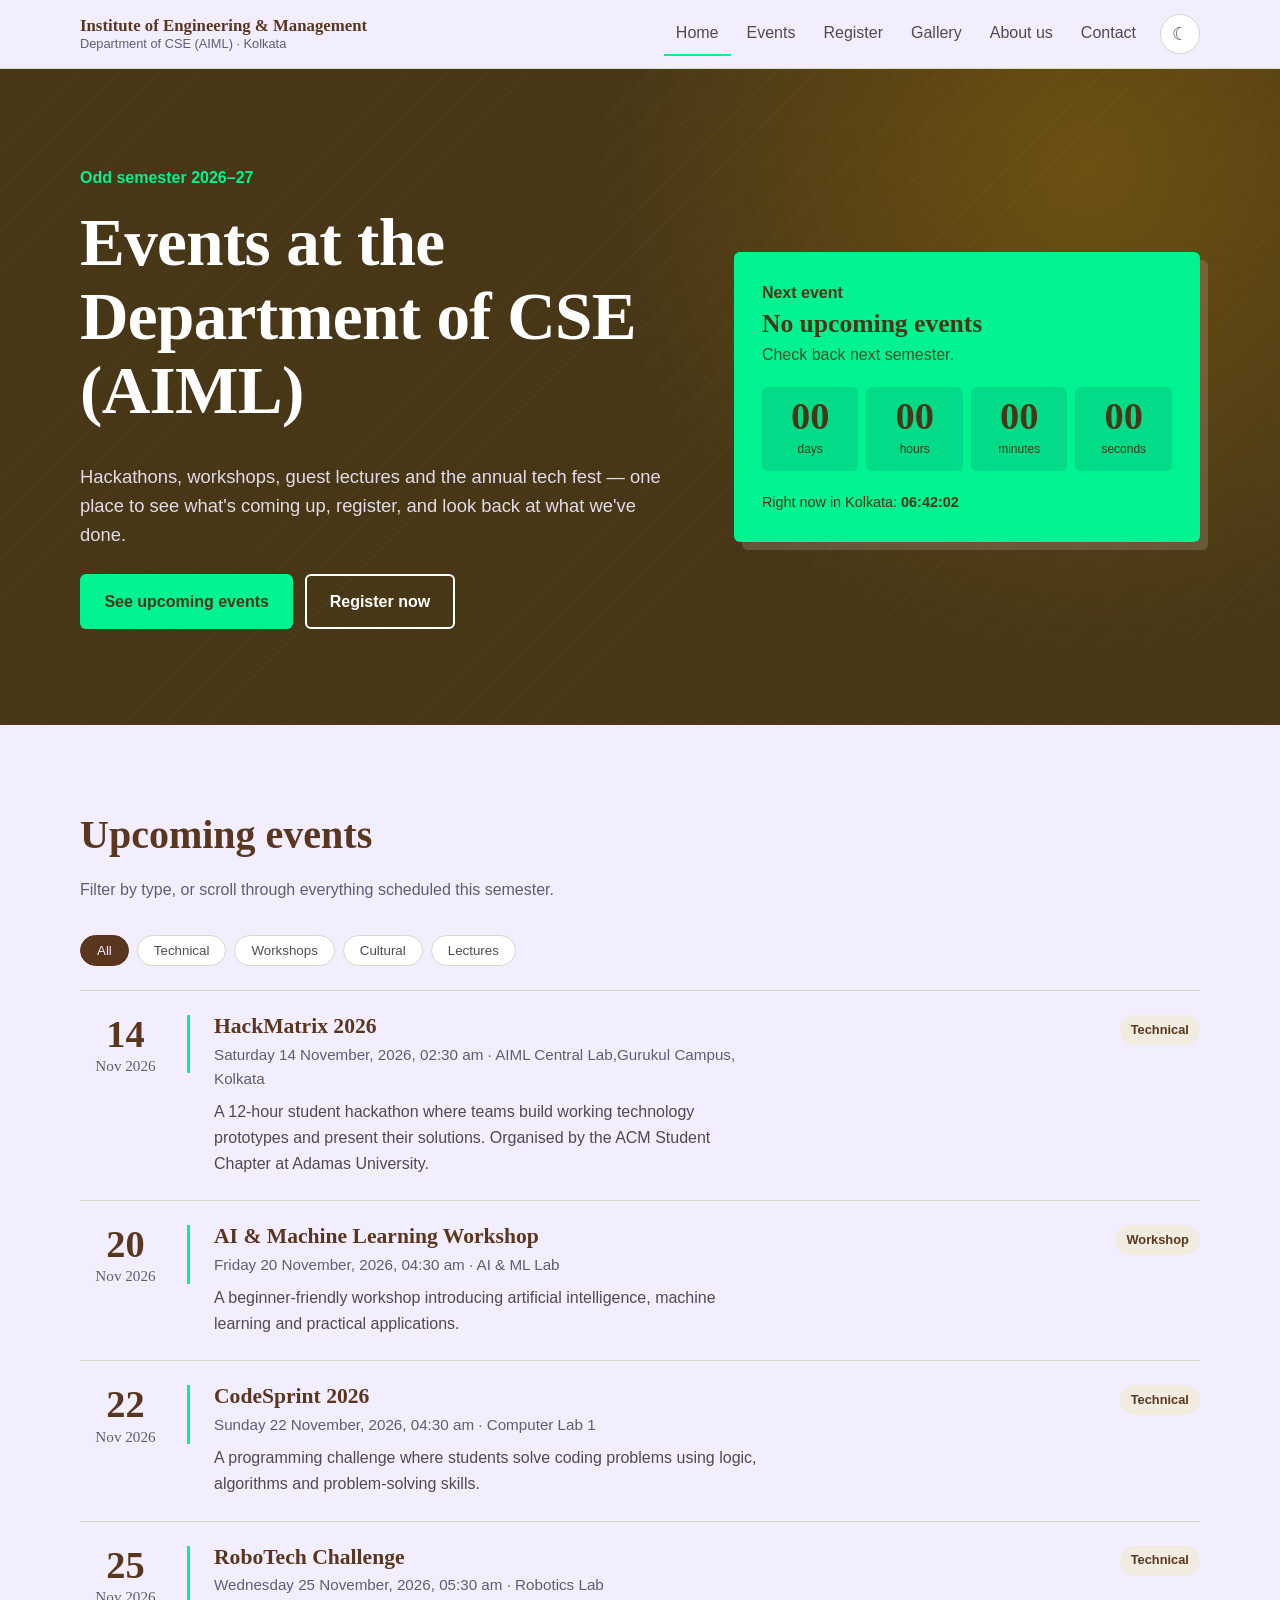
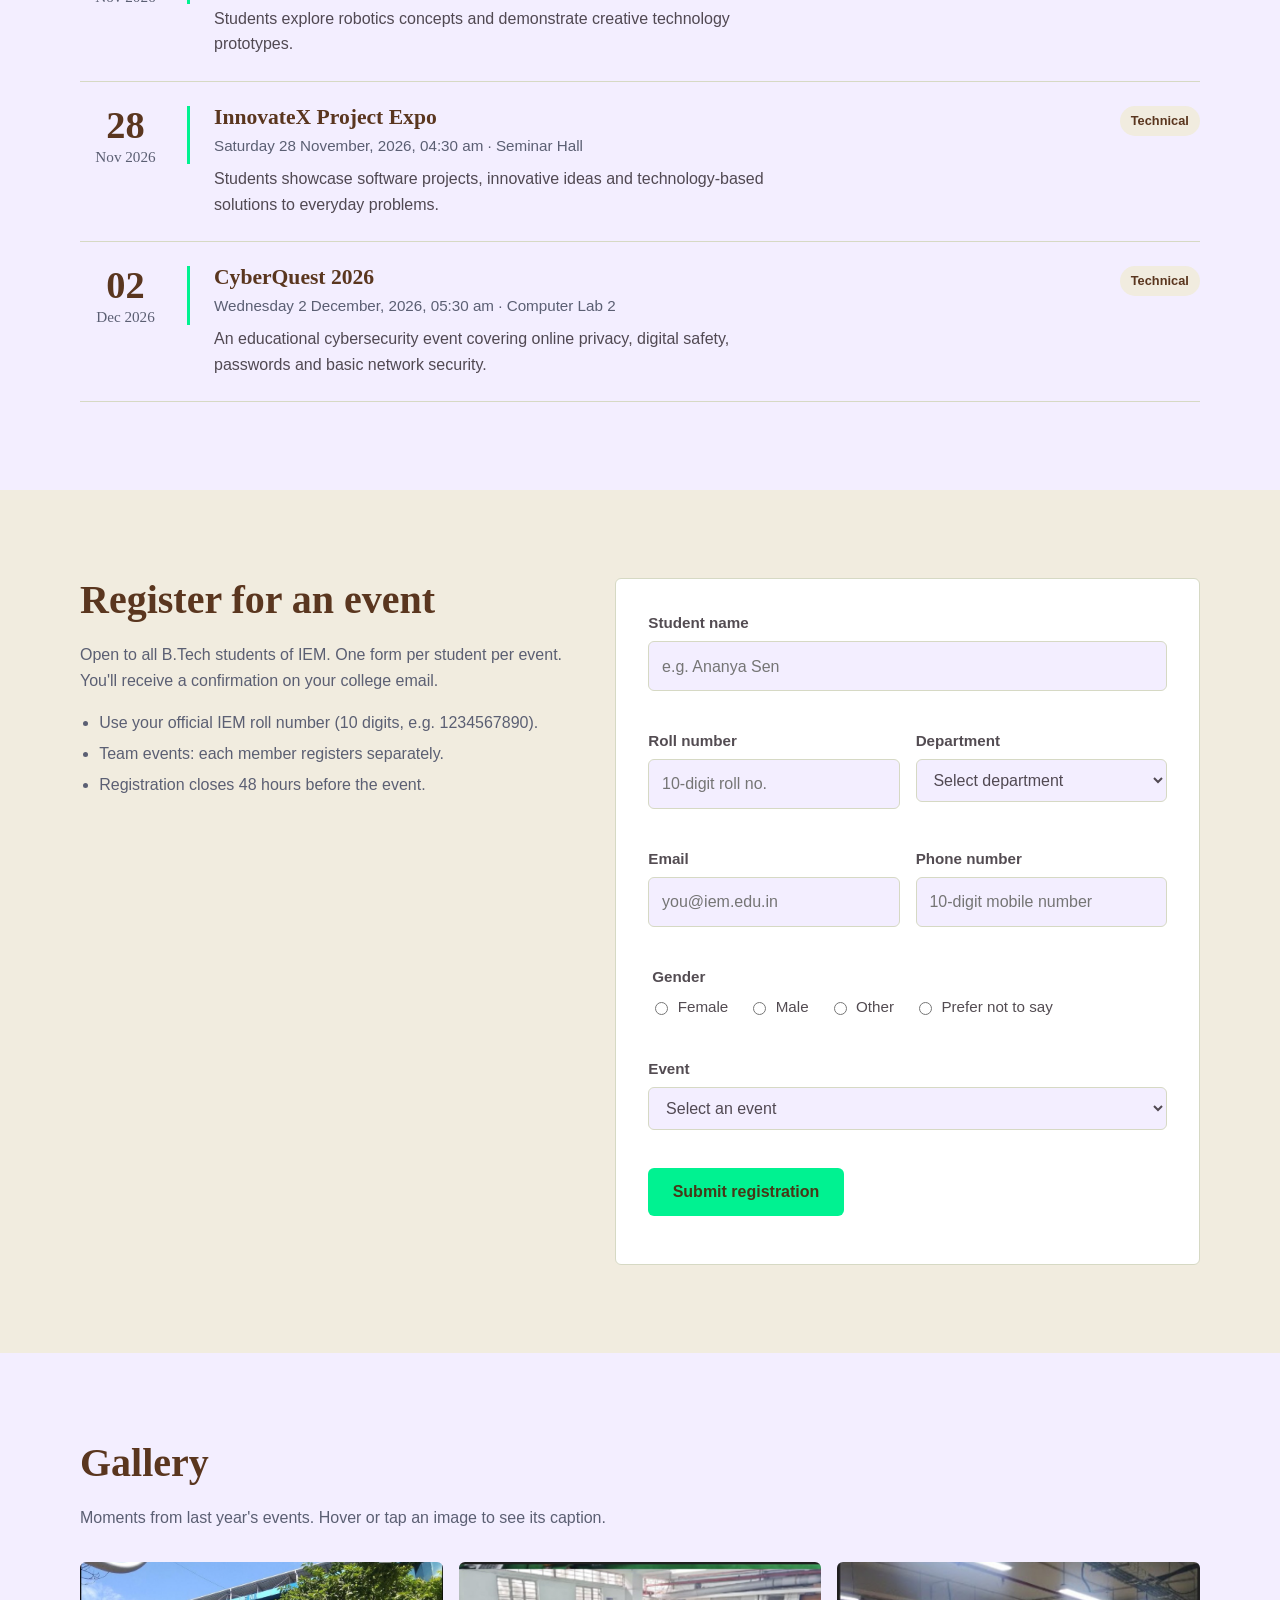
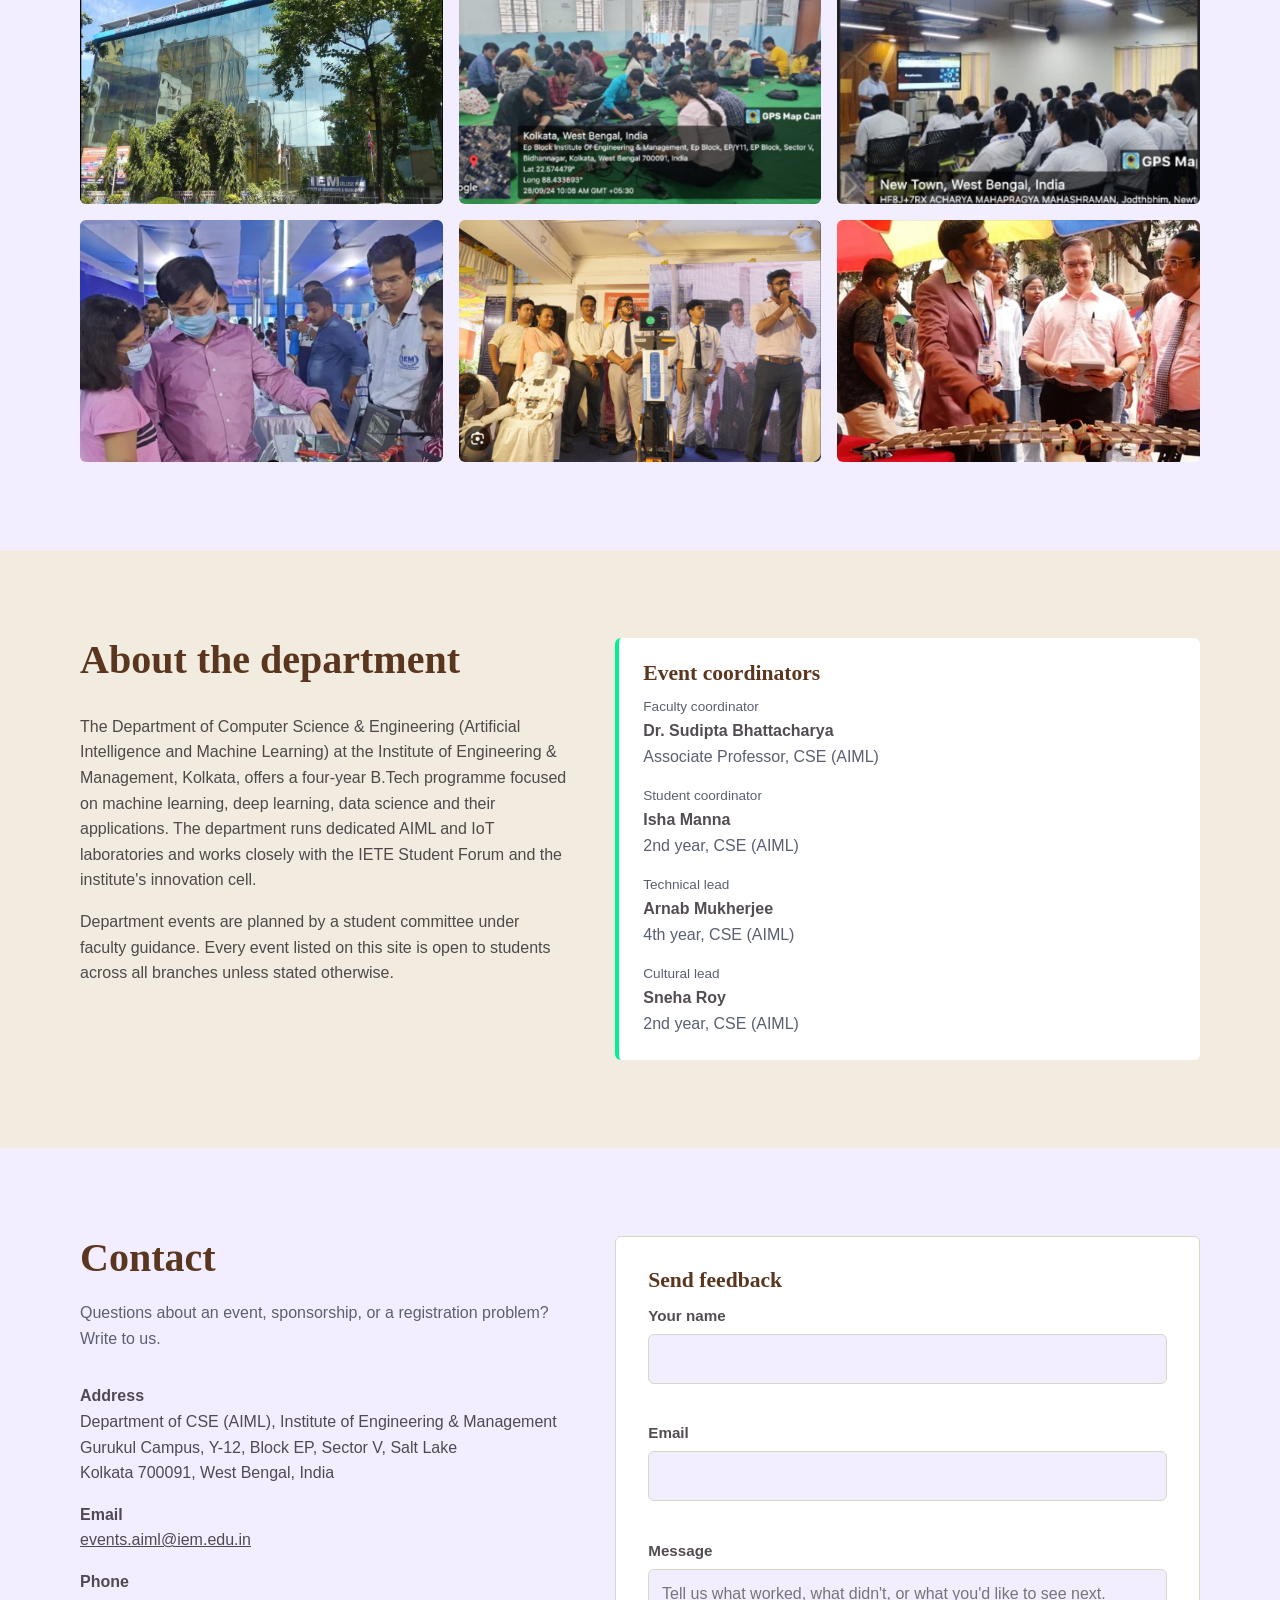
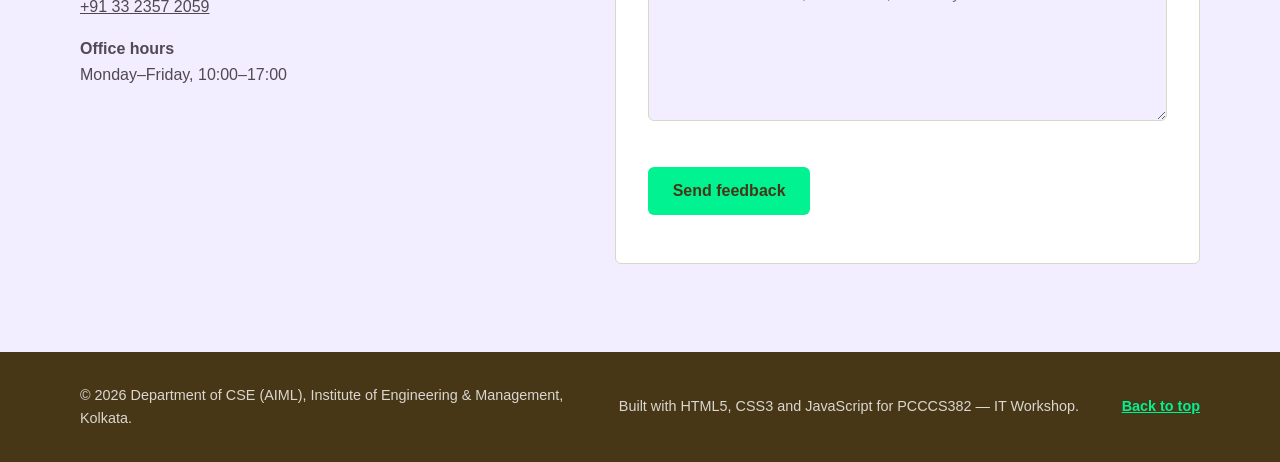
==== commit fddda1c5: "Update index.html" ====
--- a/index.html
+++ b/index.html
@@ -5,7 +5,6 @@
   <meta name="viewport" content="width=device-width, initial-scale=1.0">
   <title>IEM Events — Department of CSE (AIML), Institute of Engineering &amp; Management, Kolkata</title>
   <meta name="description" content="Upcoming events, registration, gallery and contact for the Department of CSE (AIML), IEM Kolkata.">
-  <link rel="icon" href="images/logo.png">
   <link rel="preconnect" href="https://fonts.googleapis.com">
   <link href="https://fonts.googleapis.com/css2?family=Fraunces:opsz,wght@9..144,500;9..144,700&family=Manrope:wght@400;500;700&display=swap" rel="stylesheet">
   <link rel="stylesheet" href="style.css">
@@ -17,7 +16,7 @@
   <header class="site-header" id="top">
     <div class="wrap header-inner">
       <a href="#top" class="brand">
-        <img src="images/logo.png" alt="IEM logo" class="brand-logo">
+        
         <span class="brand-text">
           <strong>Institute of Engineering &amp; Management</strong>
           <span>Department of CSE (AIML) · Kolkata</span>
